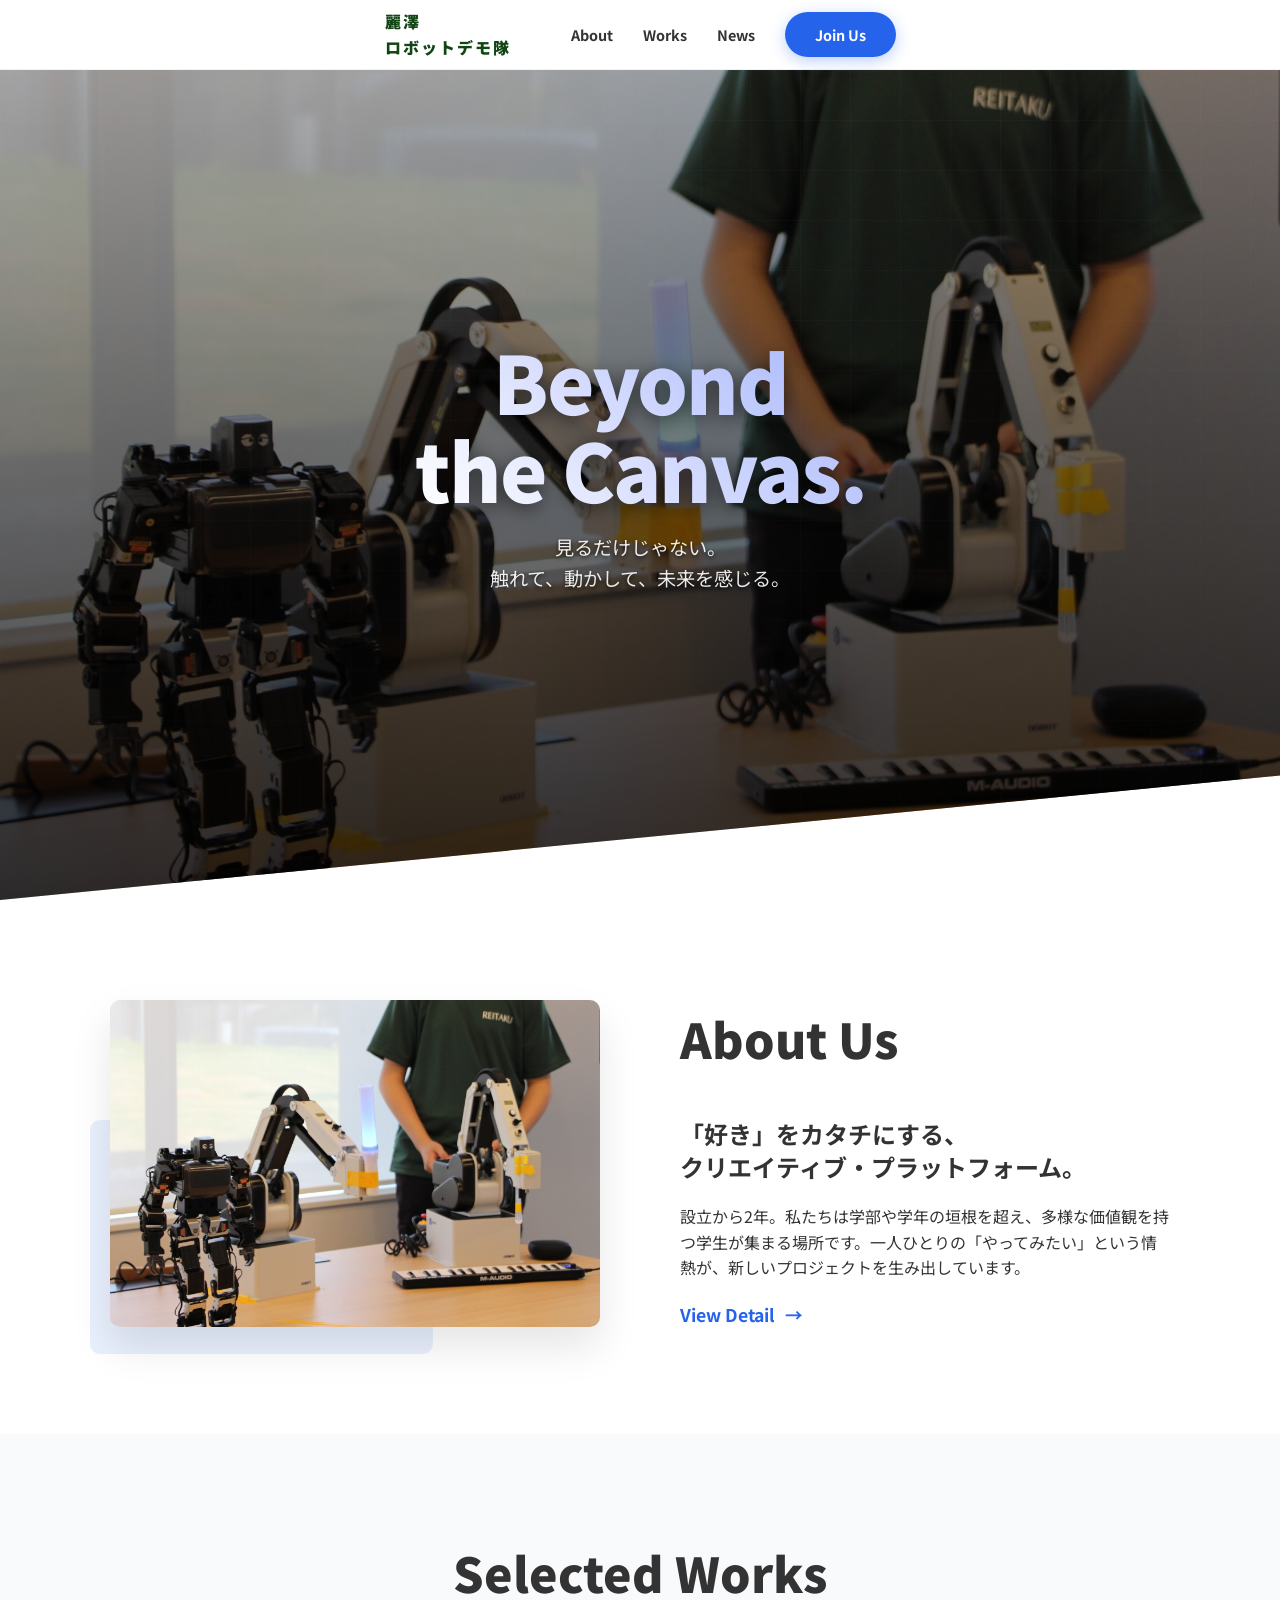
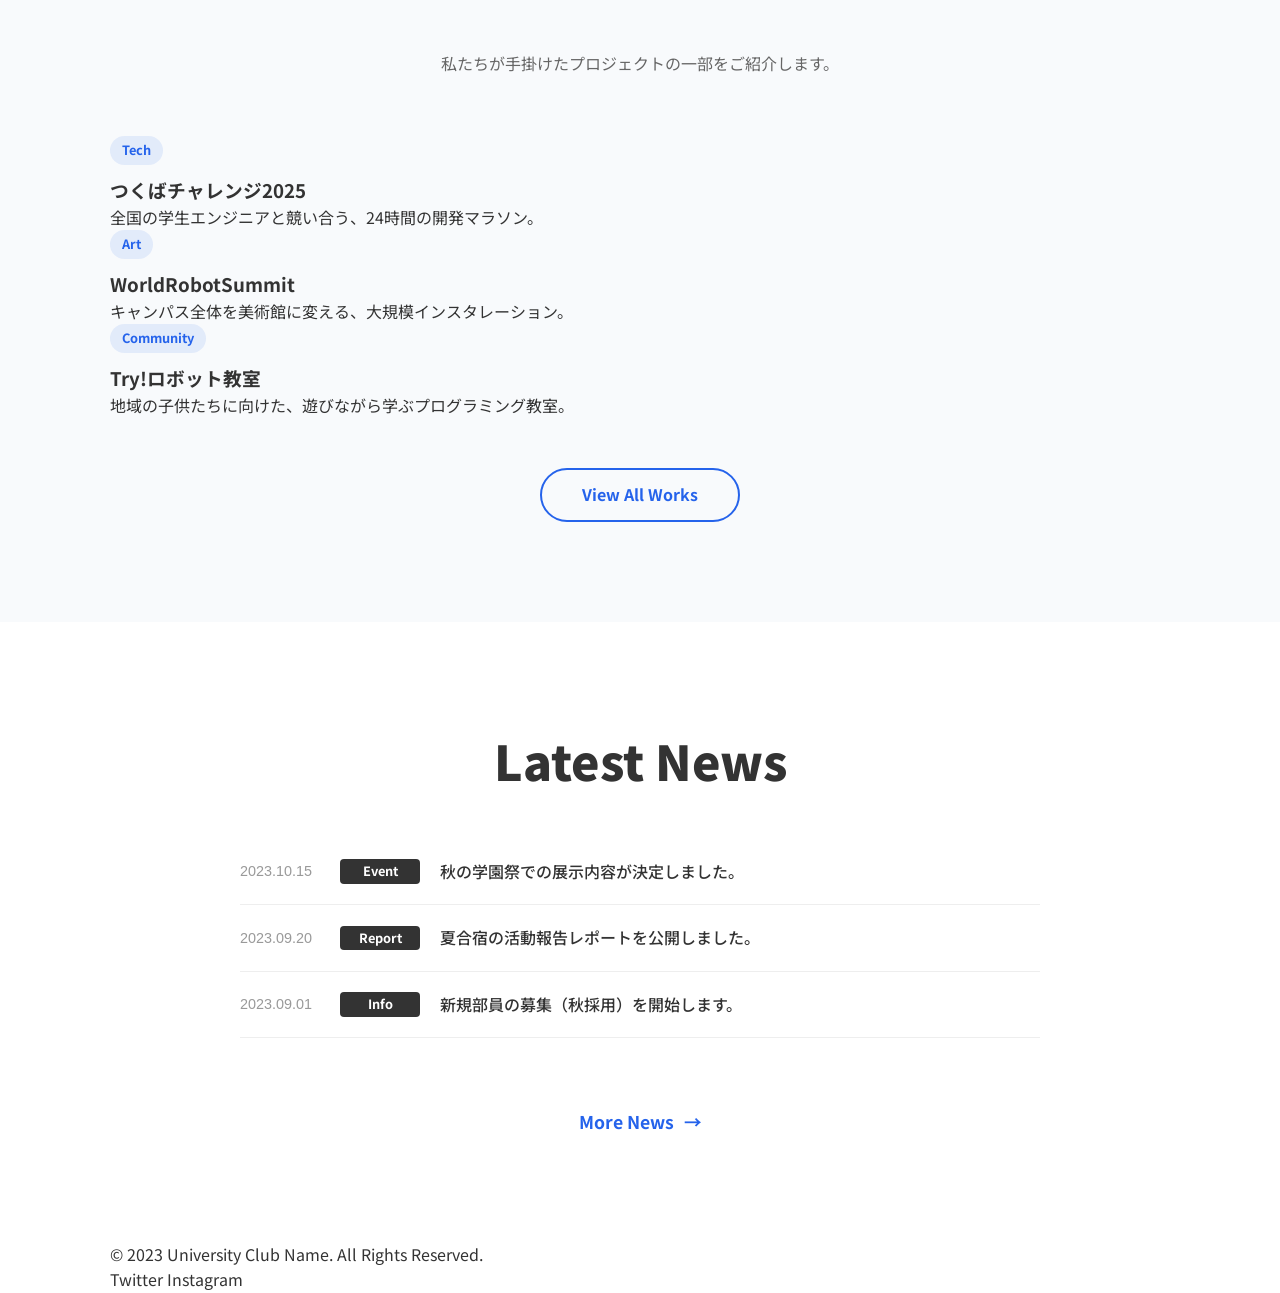
==== index.html @ ad2ae4fd "Initial commit" ====
<!DOCTYPE html>
<html lang="ja">
<head>
    <meta charset="UTF-8">
    <meta name="viewport" content="width=device-width, initial-scale=1.0">
    <title>University Club Name | Create the Future</title>
    <link rel="preconnect" href="https://fonts.googleapis.com">
    <link rel="preconnect" href="https://fonts.gstatic.com" crossorigin>
    <link href="https://fonts.googleapis.com/css2?family=Noto+Sans+JP:wght@400;700;900&display=swap" rel="stylesheet">
    <link rel="stylesheet" href="style.css">
</head>
<body>

    <!-- Navigation -->
    <nav class="navbar">
        <div class="container nav-container">
            <a href="#" class="logo">麗澤<br>ロボットデモ隊</a>

            <!-- ここにハンバーガーメニューを追加 -->
            <div class="menu-toggle" id="mobile-menu">
                <span class="bar"></span>
                <span class="bar"></span>
                <span class="bar"></span>
            </div>

            <ul class="nav-links">
                <li><a href="#about">About</a></li>
                <li><a href="#works">Works</a></li>
                <li><a href="#news">News</a></li>
                <li><a href="#contact" class="btn-primary">Join Us</a></li>
            </ul>
        </div>
    </nav>

    <!-- Hero Section -->
    <header class="hero">
        <!-- 背景動画: 音なしループ再生 -->
        <video class="hero-video" autoplay loop playsinline poster="./img/title.JPG">
            <source src="./img/robotdemoPV3%20(2).mp4" type="video/mp4">
            Your browser does not support the video tag.
        </video>

        <div class="bg-overlay"></div>
        <div class="hero-content fade-in">
            <h1 class="hero-title">Beyond<br>the Canvas.</h1>
            <p class="hero-subtitle">見るだけじゃない。 <br>触れて、動かして、未来を感じる。</p>
            <div class="hero-scroll-indicator">
                <div class="line"></div>
            </div>
        </div>
    </header>

    <!-- About Section -->
    <section id="about" class="section">
        <div class="container">
            <div class="about-grid">
                <div class="about-image fade-in">
                    <img src=img/title.JPG alt="Our Team">
                    <div class="accent-box"></div>
                </div>
                <div class="about-text fade-in delay-100">
                    <h2 class="section-title text-left">About Us</h2>
                    <p class="lead">「好き」をカタチにする、<br>クリエイティブ・プラットフォーム。</p>
                    <p>設立から2年。私たちは学部や学年の垣根を超え、多様な価値観を持つ学生が集まる場所です。一人ひとりの「やってみたい」という情熱が、新しいプロジェクトを生み出しています。</p>
                    <a href="#" class="btn-text">View Detail <span class="arrow">→</span></a>
                </div>
            </div>
        </div>
    </section>

    <!-- Works Section (Renamed from Activities) -->
    <section id="works" class="section bg-light slant-top">
        <div class="container">
            <div class="section-header fade-in">
                <h2 class="section-title">Selected Works</h2>
                <p class="section-desc">私たちが手掛けたプロジェクトの一部をご紹介します。</p>
            </div>

            <div class="card-grid">
                <div class="card fade-in delay-100">
                    <div class="card-image" style="background-image: url('img/title.JPG');"></div>
                    <div class="card-content">
                        <span class="card-tag">Tech</span>
                        <h3>つくばチャレンジ2025</h3>
                        <p>全国の学生エンジニアと競い合う、24時間の開発マラソン。</p>
                    </div>
                </div>
                <div class="card fade-in delay-200">
                    <div class="card-image" style="background-image: url('https://source.unsplash.com/random/800x600?design');"></div>
                    <div class="card-content">
                        <span class="card-tag">Art</span>
                        <h3>WorldRobotSummit</h3>
                        <p>キャンパス全体を美術館に変える、大規模インスタレーション。</p>
                    </div>
                </div>
                <div class="card fade-in delay-300">
                    <div class="card-image" style="background-image: url('https://source.unsplash.com/random/800x600?workshop');"></div>
                    <div class="card-content">
                        <span class="card-tag">Community</span>
                        <h3>Try!ロボット教室</h3>
                        <p>地域の子供たちに向けた、遊びながら学ぶプログラミング教室。</p>
                    </div>
                </div>
            </div>
            <div class="text-center mt-5 fade-in">
                <a href="#" class="btn-primary-outline">View All Works</a>
            </div>
        </div>
    </section>

    <!-- News Section -->
    <section id="news" class="section">
        <div class="container">
            <h2 class="section-title fade-in">Latest News</h2>
            <div class="news-list fade-in delay-100">
                <a href="#" class="news-item">
                    <span class="news-date">2023.10.15</span>
                    <span class="news-cat">Event</span>
                    <span class="news-title">秋の学園祭での展示内容が決定しました。</span>
                </a>
                <a href="#" class="news-item">
                    <span class="news-date">2023.09.20</span>
                    <span class="news-cat">Report</span>
                    <span class="news-title">夏合宿の活動報告レポートを公開しました。</span>
                </a>
                <a href="#" class="news-item">
                    <span class="news-date">2023.09.01</span>
                    <span class="news-cat">Info</span>
                    <span class="news-title">新規部員の募集（秋採用）を開始します。</span>
                </a>
            </div>
            <div class="text-center mt-5 fade-in">
                <a href="#" class="btn-text">More News <span class="arrow">→</span></a>
            </div>
        </div>
    </section>

    <!-- Footer -->
    <footer class="footer">
        <div class="container footer-content">
            <p>&copy; 2023 University Club Name. All Rights Reserved.</p>
            <div class="social-links">
                <a href="#">Twitter</a>
                <a href="#">Instagram</a>
            </div>
        </div>
    </footer>

    <script src="script.js"></script>
</body>
</html>
---- style.css ----
:root {
    --primary-color: #2563eb;
    --accent-color: #e74c3c;
    --text-color: #333;
    --bg-color: #fff;
    --bg-light: #f8fafc;
    --nav-height: 70px;
    --transition: all 0.3s ease;
    --font-heading: 'Montserrat', sans-serif;
    --font-body: 'Noto Sans JP', sans-serif;
}

/* Base Font Size Settings for different screens */
html {
    font-size: 16px;
}

@media (max-width: 768px) {
    html {
        font-size: 15px;
    }
}

@media (max-width: 480px) {
    html {
        font-size: 14px;
    }
}

* {
    margin: 0;
    padding: 0;
    box-sizing: border-box;
}

body {
    font-family: var(--font-body);
    color: var(--text-color);
    line-height: 1.6;
    overflow-x: hidden;
    background-color: var(--bg-color);
}

a { text-decoration: none; color: inherit; }
ul { list-style: none; }

/* Utilities */
.container {
    max-width: 1100px;
    margin: 0 auto;
    padding: 0 20px;
}

.section { padding: 100px 0; position: relative; }
.bg-light { background-color: var(--bg-light); }

/* Navigation */
.navbar {
    position: sticky; /* fixedから変更: スクロールに追従するが、場所を確保する */
    top: 0;
    width: 100%;
    height: var(--nav-height);
    background: var(--bg-color); /* 透明から背景色(白)に変更し、文字を見やすくする */
    display: flex;
    align-items: center;
    z-index: 1000;
    transition: var(--transition);
    border-bottom: 1px solid rgba(0,0,0,0.05); /* 境界線を薄く追加 */
}

.navbar.scrolled {
    background: rgba(255, 255, 255, 0.98); /* スクロール時は少し透過を下げる程度に */
    box-shadow: 0 2px 10px rgba(0,0,0,0.1);
}

.nav-container {
    width: 100%;
    display: flex;
    justify-content: center; /* space-betweenから変更: 中央寄せ */
    align-items: center;
    gap: 60px; /* ロゴとメニューの間隔 */
}

.logo {
    color: #114514;
    font-weight: 1000;
    font-size: 1rem;
    letter-spacing: 2px;
}

.nav-links { display: flex; gap: 30px; align-items: center; }
.nav-links a { font-weight: 700; font-size: 0.9rem; transition: var(--transition); }
.nav-links a:hover { color: var(--primary-color); }

.btn-primary {
    background: var(--primary-color);
    color: #fff !important;
    padding: 12px 30px;
    border-radius: 50px;
    font-weight: 700;
    transition: var(--transition);
    box-shadow: 0 4px 15px rgba(37, 99, 235, 0.3);
}
.btn-primary:hover {
    transform: translateY(-2px);
    box-shadow: 0 4px 15px rgba(37, 99, 235, 0.4);
}

.menu-toggle {
    display: none;
    flex-direction: column;
    cursor: pointer;
}

.menu-toggle .bar {
    width: 25px;
    height: 3px;
    background-color: var(--text-color);
    margin: 3px 0;
    transition: 0.4s;
}

/* Hero Section */
.hero {
    height: calc(100vh - var(--nav-height)); /* ナビゲーションの高さ分だけ減らして画面に収める */
    display: flex;
    align-items: center;
    justify-content: center;
    text-align: center;
    position: relative;
    /* 背景画像を削除し、動画要素に任せる */
    color: #fff;
    clip-path: polygon(0 0, 100% 0, 100% 85%, 0 100%);
    overflow: hidden; /* 動画のサイズ調整用 */
}

/* 背景動画のスタイル */
.hero-video {
    position: absolute;
    top: 0;
    left: 0;
    width: 100%;
    height: 100%;
    object-fit: cover; /*アスペクト比を維持して埋める*/
    z-index: 0;
}

.bg-overlay {
    position: absolute;
    top: 0; left: 0; width: 100%; height: 100%;
    /* 背景を暗くして文字を見やすくする & グリッド */
    background: linear-gradient(to bottom, rgba(0,0,0,0.3), rgba(0,0,0,0.8)),
                linear-gradient(rgba(255, 255, 255, 0.03) 1px, transparent 1px),
                linear-gradient(90deg, rgba(255, 255, 255, 0.03) 1px, transparent 1px);
    background-size: 100% 100%, 50px 50px, 50px 50px;
    z-index: 1;
}

.hero-content {
    position: relative;
    z-index: 2;
    max-width: 800px;
    padding: 0 20px;
}

.hero-title {
    /* Fluid typography: Min 2.5rem, Preferred 8vw, Max 5rem */
    font-size: clamp(5em, 8vw, 5rem);
    font-weight: 900;
    margin-bottom: 20px;
    line-height: 1.1;
    letter-spacing: -2px;
    background: linear-gradient(45deg, #fff, #a5b4fc);
    -webkit-background-clip: text;
    -webkit-text-fill-color: transparent;
    /* グラデーション文字用の影 */
    filter: drop-shadow(0 4px 10px rgba(0,0,0,0.6));
}

.hero-subtitle {
    /* Fluid typography: Min 1rem, Preferred 3vw, Max 1.2rem */
    font-size: clamp(1rem, 3vw, 1.2rem);
    margin-bottom: 40px;
    opacity: 0.9;
    /* 通常文字用の影 */
    text-shadow: 0 2px 4px rgba(0,0,0,0.8);
}

.btn-outline {
    border: 2px solid #fff;
    padding: 12px 30px;
    border-radius: 50px;
    font-weight: 700;
    transition: var(--transition);
}
.btn-outline:hover {
    background: #fff;
    color: #333;
}

/* About Section */
.section-title {
    /* Fluid typography: Min 2rem, Preferred 5vw, Max 3rem */
    font-size: clamp(2rem, 5vw, 3rem);
    font-weight: 900;
    margin-bottom: 40px;
    text-align: center;
}
.section-title.text-left { text-align: left; }
.section-title.text-left::after { margin: 15px 0 0; }

.lead {
    /* Fluid typography: Min 1.1rem, Preferred 3vw, Max 1.5rem */
    font-size: clamp(1.1rem, 3vw, 1.5rem);
    font-weight: 700;
    margin-bottom: 20px;
    line-height: 1.4;
}

.about-grid {
    display: grid;
    grid-template-columns: 1fr 1fr;
    gap: 80px;
    align-items: center;
}

.about-image {
    position: relative;
    z-index: 1;
}
.about-image img {
    width: 100%;
    border-radius: 10px;
    box-shadow: 0 20px 40px rgba(0,0,0,0.1);
}
.about-image .accent-box {
    position: absolute;
    bottom: -20px;
    left: -20px;
    width: 70%;
    height: 70%;
    background: var(--primary-color);
    z-index: -1;
    opacity: 0.1;
    border-radius: 10px;
}

.btn-text {
    display: inline-flex;
    align-items: center;
    font-weight: 700;
    color: var(--primary-color);
    margin-top: 20px;
    font-size: 1.1rem;
    position: relative;
    padding-bottom: 5px;
}
.btn-text::after {
    content: '';
    position: absolute;
    bottom: 0; left: 0;
    width: 0%; height: 2px;
    background: var(--primary-color);
    transition: var(--transition);
}
.btn-text:hover::after { width: 100%; }
.btn-text .arrow { margin-left: 10px; transition: var(--transition); }
.btn-text:hover .arrow { transform: translateX(5px); }

/* Works Section (replaces .card related generic grid mainly) */
.slant-top {
    /* Create a reverse slant background effect if needed, or just standard bg */
}

.section-header {
    text-align: center;
    max-width: 600px;
    margin: 0 auto 60px;
}
.section-desc { color: #666; }

.card {
    border: none; /* override existing */
}

.card-tag {
    display: inline-block;
    padding: 4px 12px;
    background: rgba(37, 99, 235, 0.1);
    color: var(--primary-color);
    font-size: 0.8rem;
    font-weight: 700;
    border-radius: 20px;
    margin-bottom: 10px;
}

.btn-primary-outline {
    display: inline-block;
    padding: 12px 40px;
    border: 2px solid var(--primary-color);
    color: var(--primary-color);
    font-weight: 700;
    border-radius: 50px;
    transition: var(--transition);
}
.btn-primary-outline:hover {
    background: var(--primary-color);
    color: #fff;
}

.mt-5 { margin-top: 50px; }
.text-center { text-align: center; }

/* News Section */
.news-list {
    max-width: 800px;
    margin: 0 auto;
}

.news-item {
    display: flex;
    align-items: center;
    padding: 20px 0;
    border-bottom: 1px solid #eee;
    transition: var(--transition);
}
.news-item:hover {
    padding-left: 15px;
    border-color: var(--primary-color);
}
.news-item:hover .news-title { color: var(--primary-color); }

.news-date {
    font-family: var(--font-heading);
    color: #999;
    font-size: 0.9rem;
    min-width: 100px;
}
.news-cat {
    font-size: 0.8rem;
    font-weight: 700;
    padding: 2px 10px;
    background: #333;
    color: #fff;
    border-radius: 4px;
    margin-right: 20px;
    min-width: 80px;
    text-align: center;
}
.news-title {
    font-weight: 500;
    transition: var(--transition);
}

/* Animation Classes */
.fade-in {
    opacity: 0;
    transform: translateY(30px);
    transition: opacity 0.8s ease-out, transform 0.8s ease-out;
}

.fade-in.visible {
    opacity: 1;
    transform: translateY(0);
}

.delay-100 { transition-delay: 0.1s; }
.delay-200 { transition-delay: 0.2s; }
.delay-300 { transition-delay: 0.3s; }

/* Responsive */
@media (max-width: 768px) {
    .section { padding: 60px 0; }

    /* モバイル時は操作性を考慮して左右配置に戻す */
    .nav-container {
        justify-content: space-between;
        gap: 0;
    }

    /* Note: Font sizes for titles are now handled by clamp() above */

    .hero-title {
        margin-bottom: 15px;
    }

    .hero-subtitle {
        padding: 0 10px;
    }

    /* Mobile Navigation */
    .menu-toggle {
        display: flex;
        z-index: 1001; /* Ensure above overlay */
    }

    .nav-links {
        position: fixed;
        top: 0;
        right: -100%;
        width: 80%;
        height: 100vh;
        background: rgba(255, 255, 255, 0.98);
        flex-direction: column;
        justify-content: center;
        align-items: center;
        transition: var(--transition);
        box-shadow: -5px 0 15px rgba(0,0,0,0.1);
    }

    .nav-links.active {
        right: 0;
    }

    .nav-links li {
        margin: 20px 0;
    }

    .nav-links li a {
        font-size: 1.2rem;
    }

    /* Hamburger Animation */
    .menu-toggle.is-active .bar:nth-child(1) {
        transform: rotate(-45deg) translate(-5px, 6px);
    }
    .menu-toggle.is-active .bar:nth-child(2) {
        opacity: 0;
    }
    .menu-toggle.is-active .bar:nth-child(3) {
        transform: rotate(45deg) translate(-5px, -6px);
    }

    /* Card Grid */
    .card-grid {
        display: grid;
        grid-template-columns: 1fr; /* Force single column */
        gap: 30px;
    }

    /* Adjust Card Typography for Mobile */
    .card-content h3 {
        font-size: 1.3rem;
    }
    .card-content p {
        font-size: 0.95rem;
    }

    .about-grid { grid-template-columns: 1fr; gap: 40px; }

    .news-item {
        flex-direction: column;
        align-items: flex-start;
        gap: 5px;
    }

    .news-date, .news-cat { margin-bottom: 5px; }

    .section-title { margin-bottom: 30px; }
}

/* Extra small devices */
@media (max-width: 480px) {
    .section-title {
        text-align: center !important; /* Force center on very small screens */
    }
    .section-title.text-left::after {
        margin: 15px auto 0;
    }

    .btn-primary, .btn-outline {
        padding: 10px 20px;
        font-size: 0.9rem;
        width: 100%; /* Full width buttons on mobile */
        text-align: center;
        display: block;
        margin-bottom: 10px;
    }

    .hero-scroll-indicator {
        bottom: 10%;
    }
}
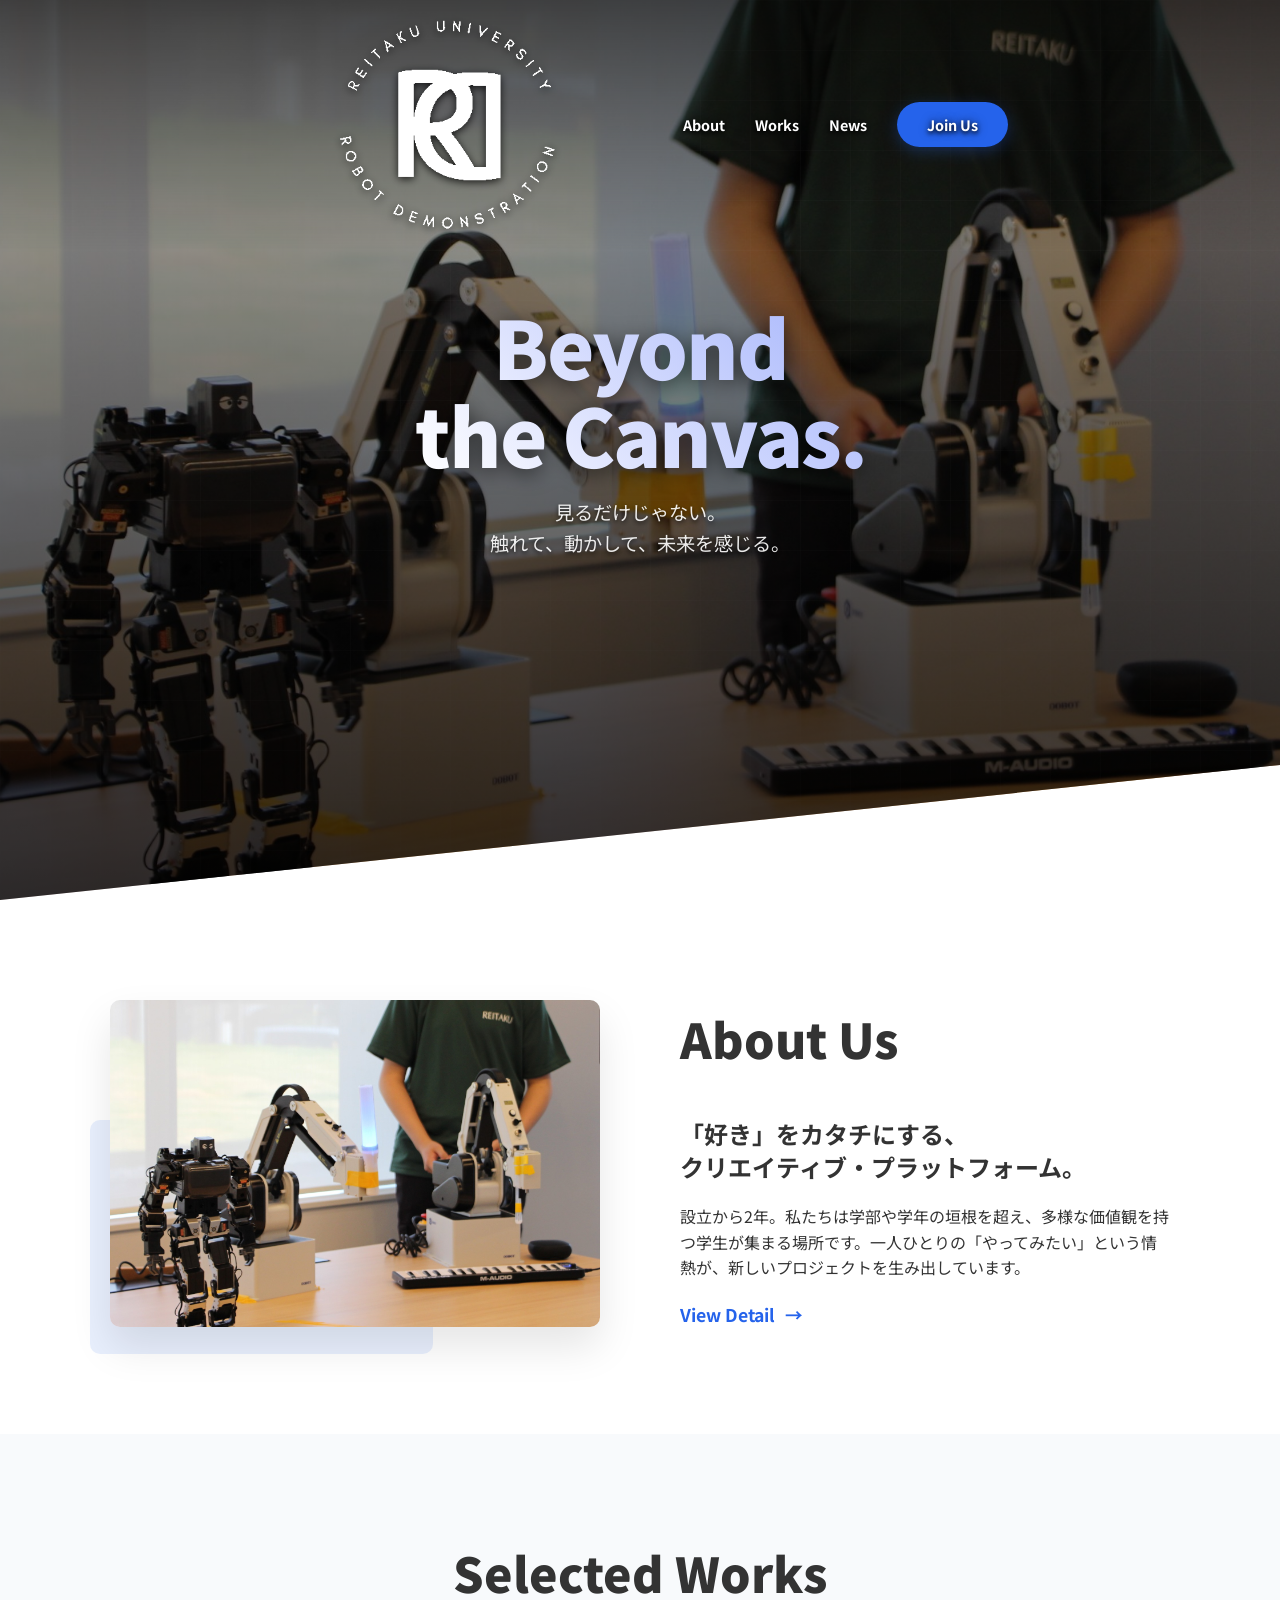
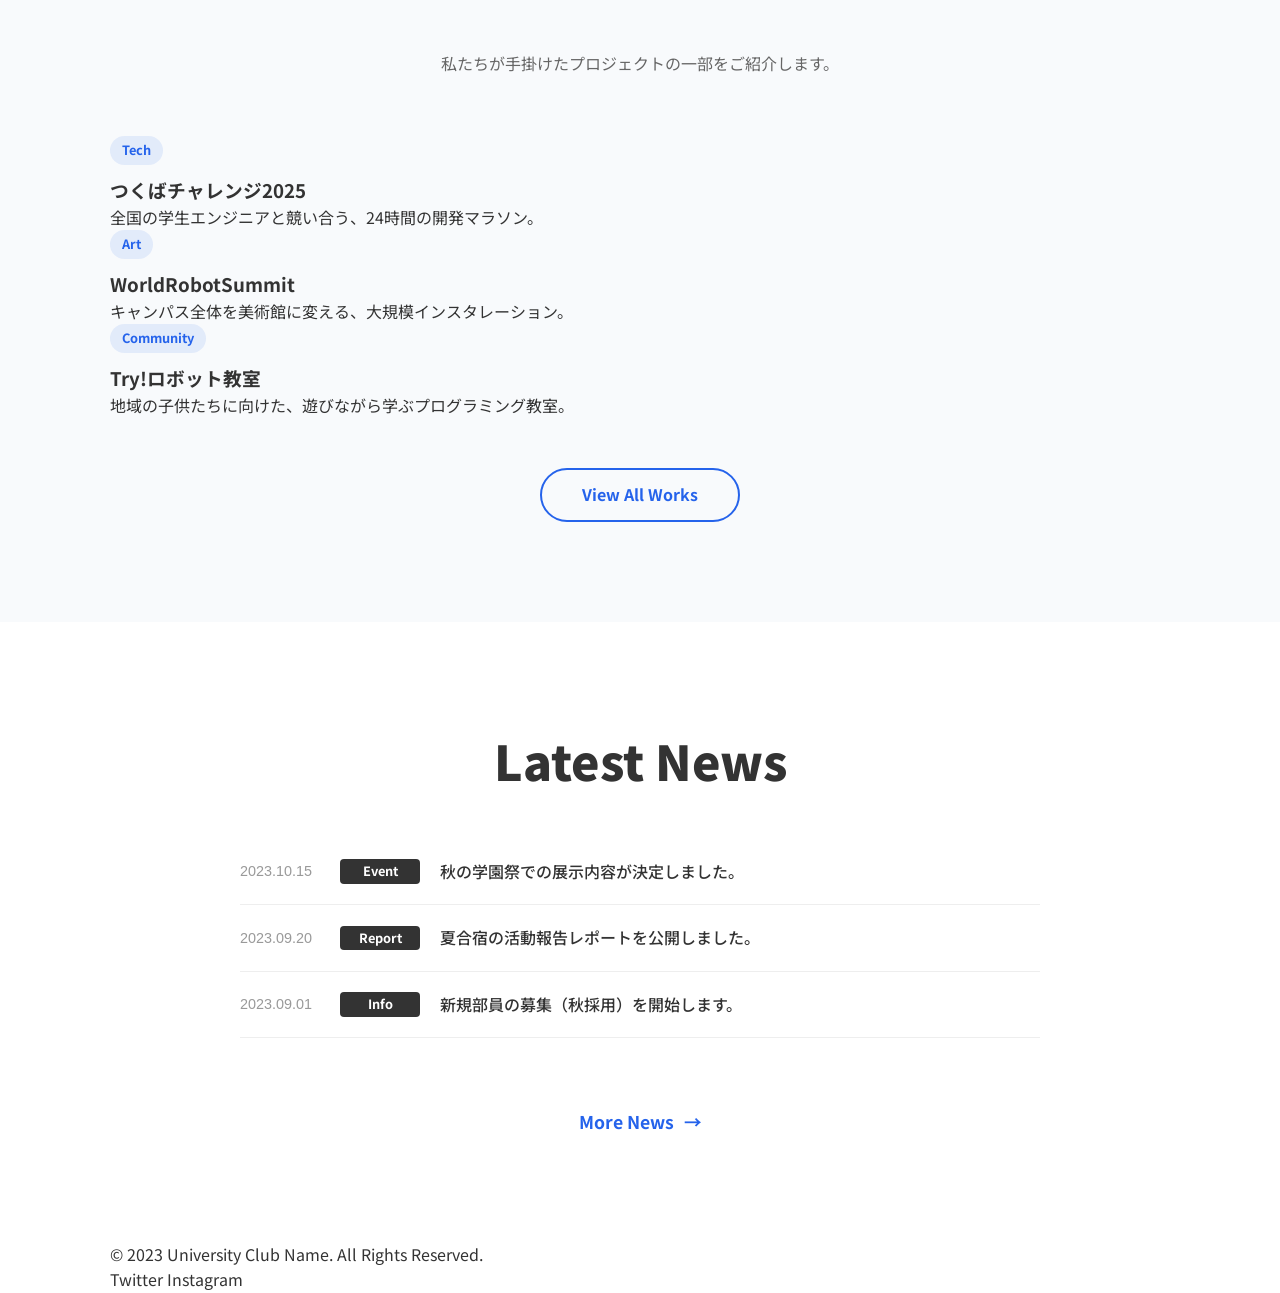
==== commit 59365960: "ロゴ系の調整 スマホのレスポンシブ等々" ====
--- a/index.html
+++ b/index.html
@@ -14,7 +14,9 @@
     <!-- Navigation -->
     <nav class="navbar">
         <div class="container nav-container">
-            <a href="#" class="logo">麗澤<br>ロボットデモ隊</a>
+            <a href="#" class="logo">
+                <img src="img/logo.png" alt="麗澤ロボットデモ隊">
+            </a>
 
             <!-- ここにハンバーガーメニューを追加 -->
             <div class="menu-toggle" id="mobile-menu">
@@ -36,7 +38,7 @@
     <header class="hero">
         <!-- 背景動画: 音なしループ再生 -->
         <video class="hero-video" autoplay loop playsinline poster="./img/title.JPG">
-            <source src="./img/robotdemoPV3%20(2).mp4" type="video/mp4">
+            <source src="./img/output.mp4" type="video/mp4">
             Your browser does not support the video tag.
         </video>
 
--- a/style.css
+++ b/style.css
@@ -4,7 +4,23 @@
     --text-color: #333;
     --bg-color: #fff;
     --bg-light: #f8fafc;
-    --nav-height: 70px;
+
+    /* PC Nav Settings */
+    --nav-height: 250px;         /* PC: 初期状態の高さ */
+    --nav-height-scroll: 80px;   /* PC: スクロール時の高さ */
+
+    /* Mobile Nav Settings (ここを追加・調整可能に) */
+    --nav-height-mobile: 200px;        /* スマホ: 初期状態の高さ */
+    --nav-height-scroll-mobile: 100px; /* スマホ: スクロール時の高さ */
+
+    /* Logo Size Settings (ここでロゴサイズを指定) */
+    --logo-height: 350px;        /* PC: 通常時の高さ */
+    --logo-height-scroll: 100px; /* PC: スクロール時の高さ */
+
+    /* スマホ用ロゴ設定 */
+    --logo-height-mobile: 250px;        /* スマホ: 高さ */
+    --logo-height-scroll-mobile: 120px;  /* スマホ: スクロール時の高さ (追加) */
+
     --transition: all 0.3s ease;
     --font-heading: 'Montserrat', sans-serif;
     --font-body: 'Noto Sans JP', sans-serif;
@@ -56,36 +72,91 @@
 
 /* Navigation */
 .navbar {
-    position: sticky; /* fixedから変更: スクロールに追従するが、場所を確保する */
+    position: fixed; /* stickyから変更: 動画の上に重ねる */
     top: 0;
     width: 100%;
     height: var(--nav-height);
-    background: var(--bg-color); /* 透明から背景色(白)に変更し、文字を見やすくする */
+    background: transparent; /* 初期状態は透明 */
     display: flex;
     align-items: center;
     z-index: 1000;
-    transition: var(--transition);
-    border-bottom: 1px solid rgba(0,0,0,0.05); /* 境界線を薄く追加 */
+    transition: var(--transition); /* 高さの変化もアニメーション */
+    border-bottom: none;
 }
 
 .navbar.scrolled {
-    background: rgba(255, 255, 255, 0.98); /* スクロール時は少し透過を下げる程度に */
+    background: rgba(255, 255, 255, 0.98); /* スクロール時は白背景 */
     box-shadow: 0 2px 10px rgba(0,0,0,0.1);
+    height: var(--nav-height-scroll); /* 変数に変更 */
 }
 
 .nav-container {
     width: 100%;
     display: flex;
-    justify-content: center; /* space-betweenから変更: 中央寄せ */
-    align-items: center;
-    gap: 60px; /* ロゴとメニューの間隔 */
+    justify-content: center;
+    align-items: center;
+    gap: 60px;
+}
+
+/* --- ここから修正：スクロール前のスタイル強化 --- */
+
+/* スクロールしていない時だけ、ナビゲーション背景に薄い黒グラデーションを敷くことで文字を見やすくする */
+.navbar:not(.scrolled) {
+    background: linear-gradient(to bottom, rgba(0,0,0,0.6) 0%, transparent 100%);
+}
+
+/* スクロールしていない時のリンク文字（白文字＋強めの影） */
+.navbar:not(.scrolled) .nav-links a {
+    color: #fff;
+    text-shadow: 0 0 10px rgba(0,0,0,0.7), 0 2px 4px rgba(0,0,0,0.9); /* 影を重ね掛けして視認性アップ */
+}
+
+/* スクロールしていない時のロゴ（黒いロゴ画像を白く反転＋影） */
+.navbar:not(.scrolled) .logo img {
+    filter: brightness(0) invert(1) drop-shadow(0 2px 4px rgba(0,0,0,0.8));
+}
+
+/* スクロールしていない時のハンバーガーメニュー */
+.navbar:not(.scrolled) .menu-toggle .bar {
+    background-color: #fff;
+    box-shadow: 0 1px 3px rgba(0,0,0,0.8);
+}
+
+/* --- 修正ここまで --- */
+
+/* スクロールした時の文字色（通常色に戻す） */
+.navbar.scrolled .nav-links a {
+    color: var(--text-color);
 }
 
 .logo {
-    color: #114514;
-    font-weight: 1000;
-    font-size: 1rem;
-    letter-spacing: 2px;
+    /* 画像配置用にフレックスボックス化 */
+    display: flex;
+    align-items: center;
+}
+
+/* 旧設定：固定サイズ
+.logo img {
+    height: 50px;
+    width: auto;
+    ...
+}
+*/
+
+/* 新設定：自動調整 */
+.logo img {
+    height: var(--logo-height); /* 変数で指定した高さ */
+    width: auto;                /* 幅は自動（比率維持） */
+    max-width: 100%;
+    display: block;
+    transition: var(--transition);
+    object-fit: contain;   /* 歪み防止 */
+}
+
+/* スクロール時にロゴ画像も小さくする */
+.navbar.scrolled .logo img {
+    height: var(--logo-height-scroll); /* 変数で指定した高さ */
+    max-height: none; /* 上書きされないようにリセット */
 }
 
 .nav-links { display: flex; gap: 30px; align-items: center; }
@@ -122,7 +193,7 @@
 
 /* Hero Section */
 .hero {
-    height: calc(100vh - var(--nav-height)); /* ナビゲーションの高さ分だけ減らして画面に収める */
+    height: 100vh; /* ナビゲーション分の減算を削除し、画面いっぱいに */
     display: flex;
     align-items: center;
     justify-content: center;
@@ -372,10 +443,31 @@
 @media (max-width: 768px) {
     .section { padding: 60px 0; }
 
+    /* モバイル時は変数で高さを制御 */
+    .navbar {
+        height: var(--nav-height-mobile);
+    }
+
+    /* モバイルでのスクロール時の高さ制御を追加 */
+    .navbar.scrolled {
+        height: var(--nav-height-scroll-mobile);
+    }
+
     /* モバイル時は操作性を考慮して左右配置に戻す */
     .nav-container {
         justify-content: space-between;
         gap: 0;
+    }
+
+    /* モバイル用ロゴサイズ調整（通常時） */
+    .logo img {
+        height: var(--logo-height-mobile);
+        max-height: none;
+    }
+
+    /* モバイルでのスクロール時のロゴサイズ調整（追加） */
+    .navbar.scrolled .logo img {
+        height: var(--logo-height-scroll-mobile);
     }
 
     /* Note: Font sizes for titles are now handled by clamp() above */
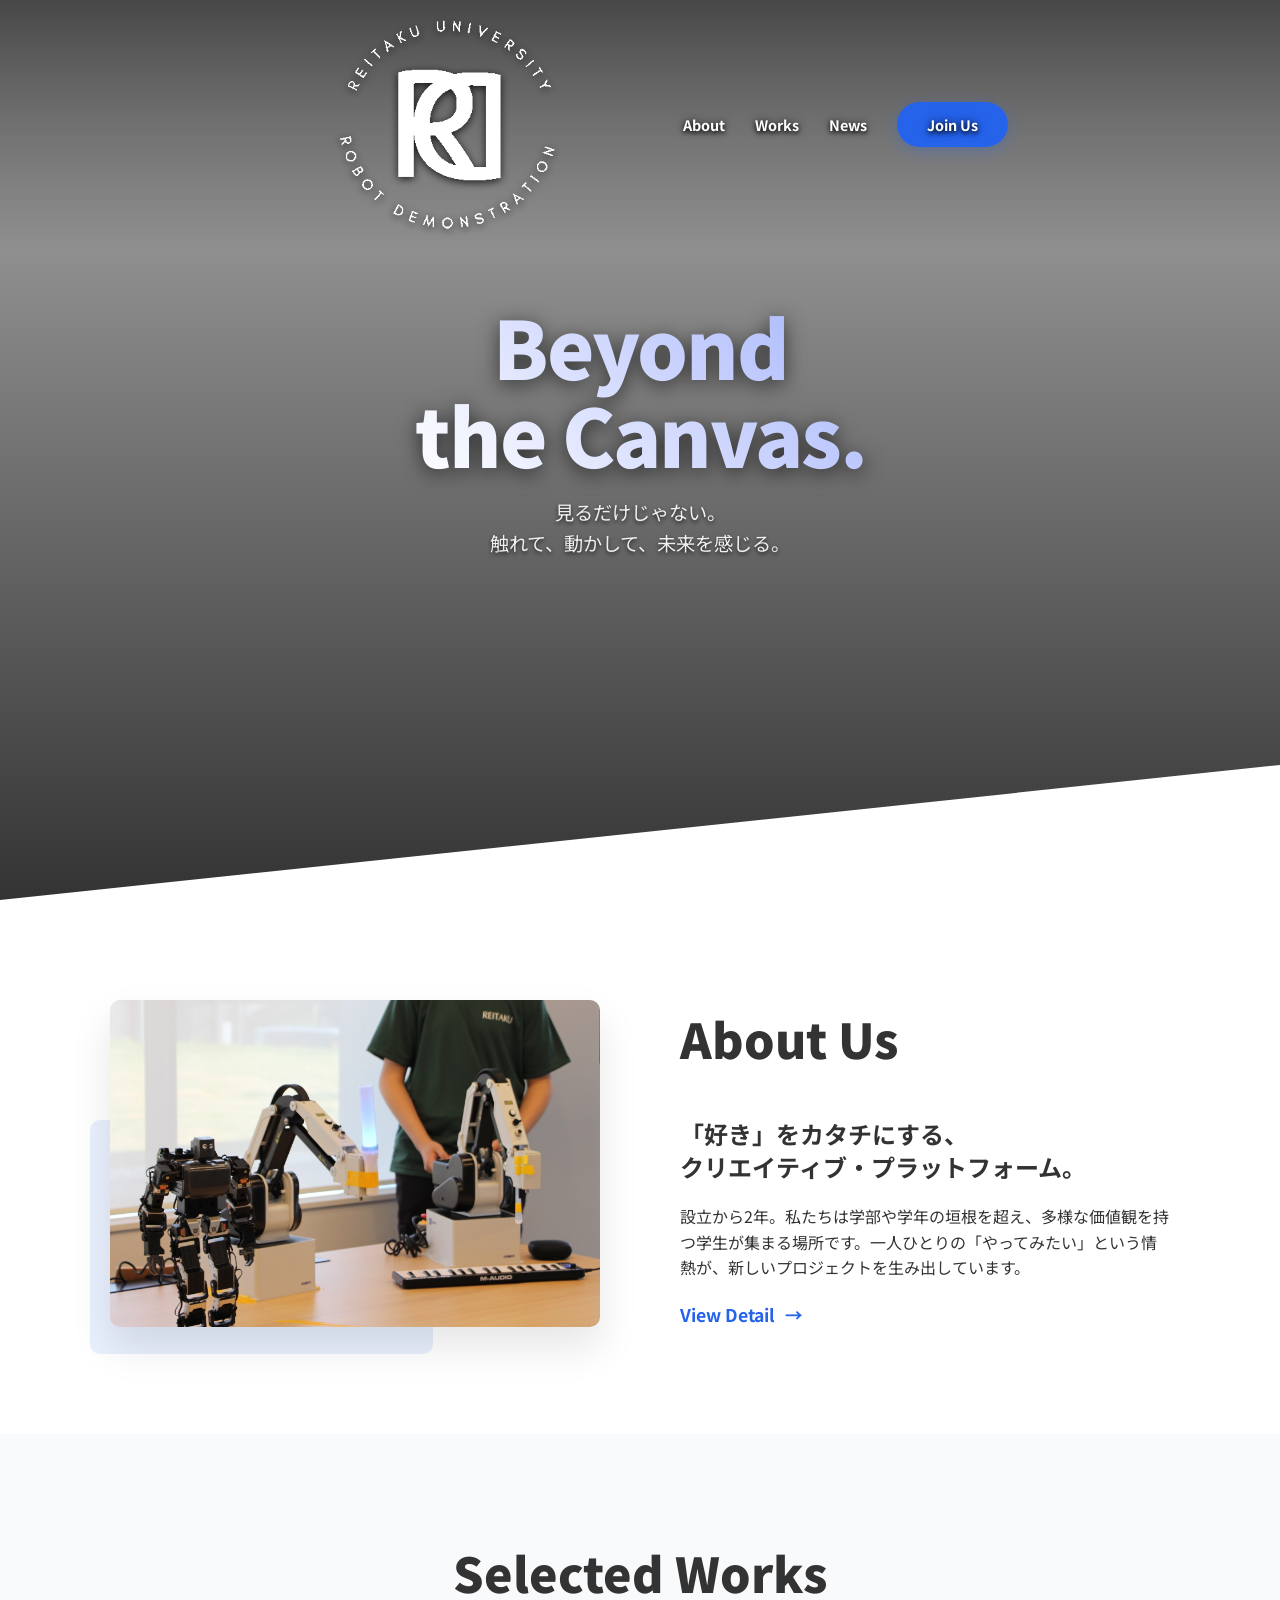
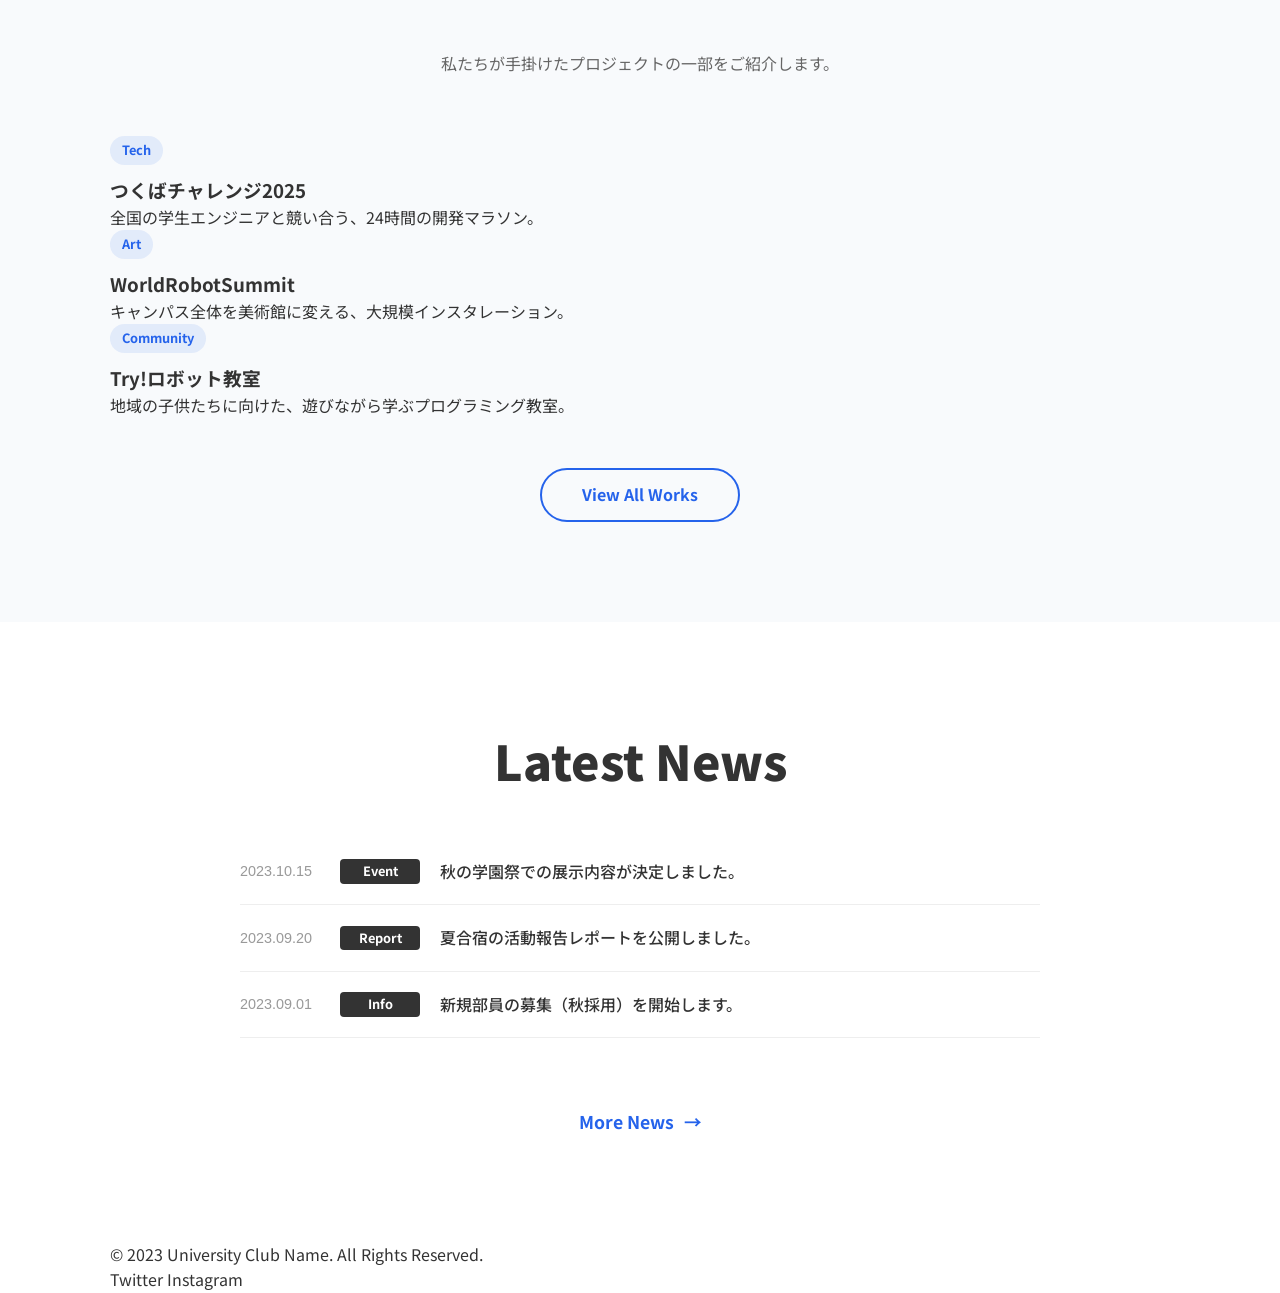
==== commit 8fdf83a0: "ロゴ系の調整 スマホのレスポンシブ等々" ====
--- a/index.html
+++ b/index.html
@@ -37,8 +37,8 @@
     <!-- Hero Section -->
     <header class="hero">
         <!-- 背景動画: 音なしループ再生 -->
-        <video class="hero-video" autoplay loop playsinline poster="./img/title.JPG">
-            <source src="./img/output.mp4" type="video/mp4">
+        <!-- iOS Safari対応: HTMLタグにも muted を明記しないと自動再生されない場合があります -->
+        <video class="hero-video" src="./img/output.mp4" autoplay loop muted playsinline>
             Your browser does not support the video tag.
         </video>
 
--- a/style.css
+++ b/style.css
@@ -330,7 +330,7 @@
     content: '';
     position: absolute;
     bottom: 0; left: 0;
-    width: 0%; height: 2px;
+    width: 0; height: 2px;
     background: var(--primary-color);
     transition: var(--transition);
 }
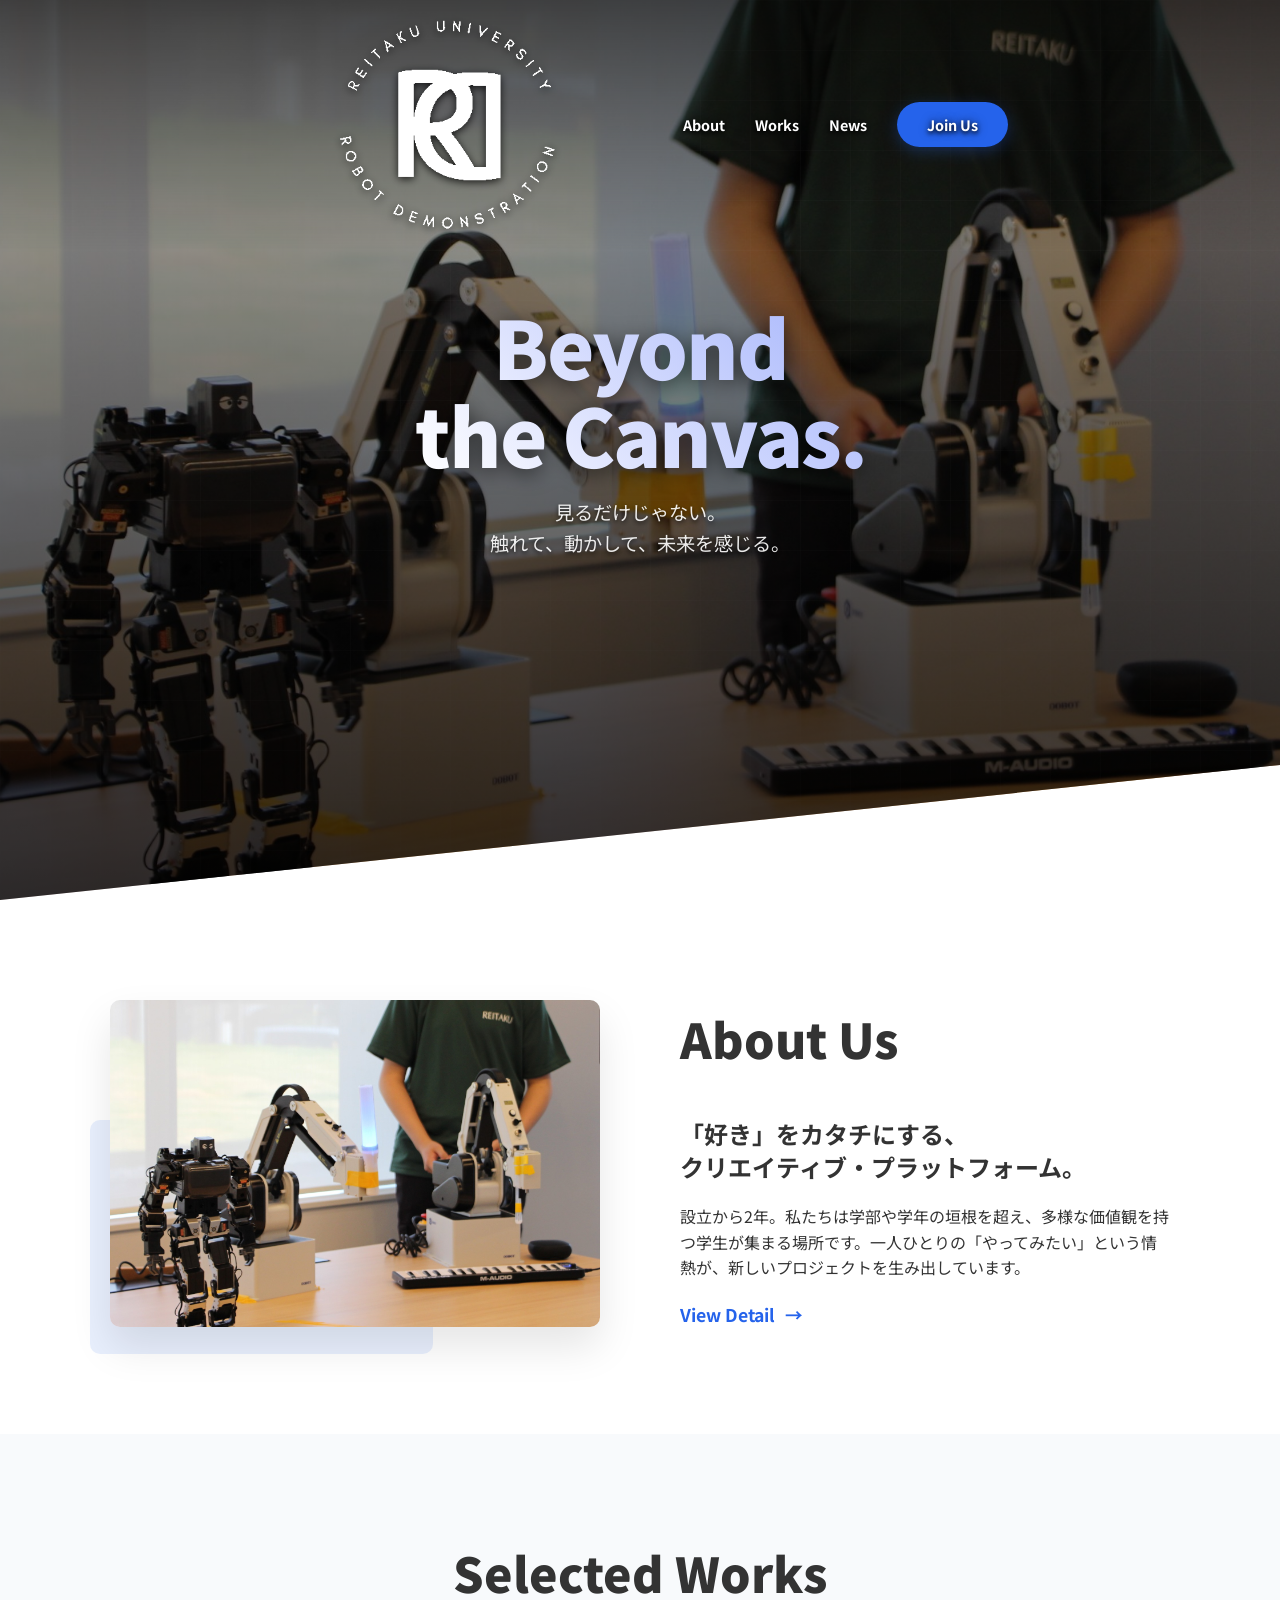
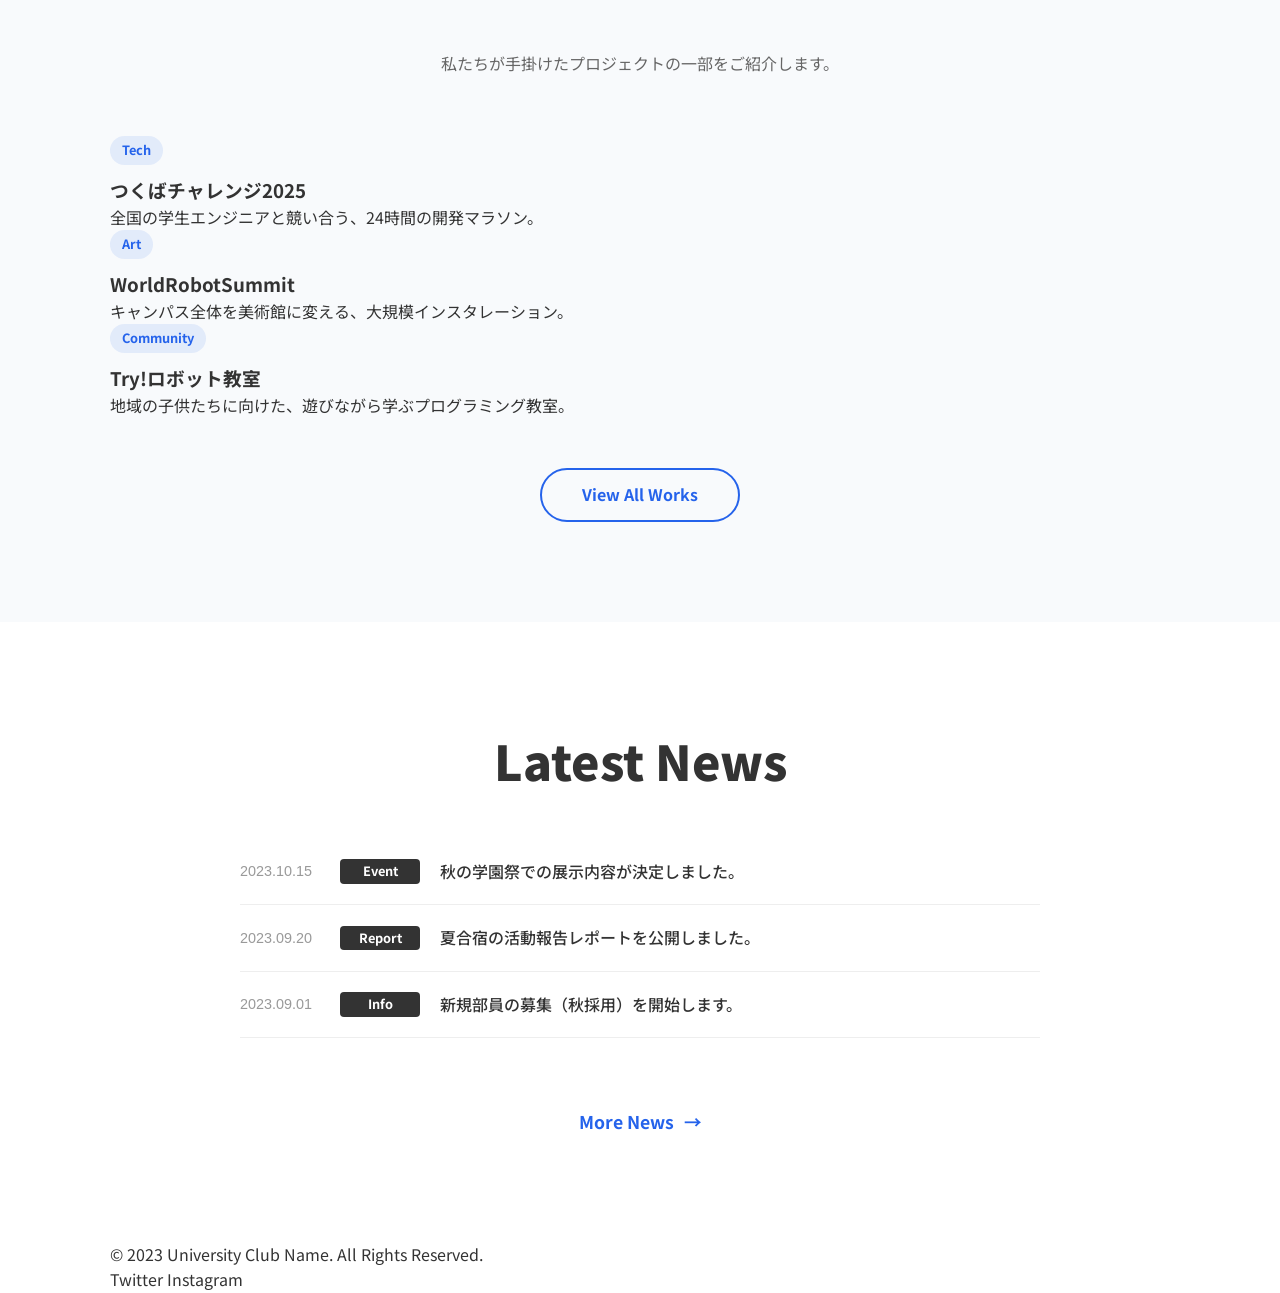
==== commit 036c1f88: "ムービー系の修正" ====
--- a/index.html
+++ b/index.html
@@ -36,9 +36,9 @@
 
     <!-- Hero Section -->
     <header class="hero">
-        <!-- 背景動画: 音なしループ再生 -->
-        <!-- iOS Safari対応: HTMLタグにも muted を明記しないと自動再生されない場合があります -->
-        <video class="hero-video" src="./img/output.mp4" autoplay loop muted playsinline>
+        <!-- 背景動画: 属性を削除し、JSで制御 -->
+        <video class="hero-video" poster="./img/title.JPG">
+            <source src="./img/output.mp4" type="video/mp4">
             Your browser does not support the video tag.
         </video>
 
